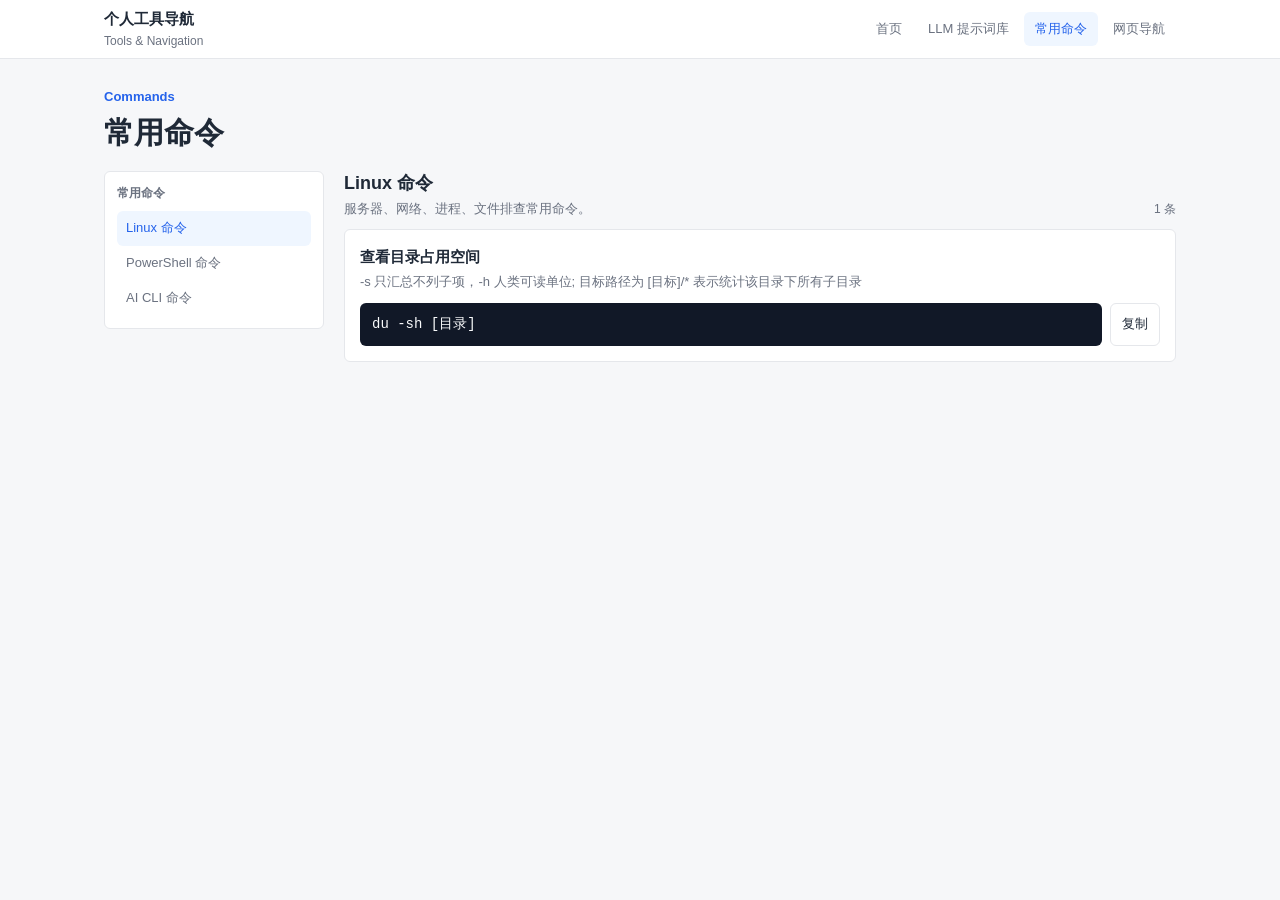
==== commands.html @ 716d3a5b "feat(commands): 新增常用命令页面，包含Linux、PowerShell和AI CLI命令的整理与导航；更新首页和导航以链接至新页面" ====
<!DOCTYPE html>
<html lang="zh-CN">
<head>
  <meta charset="UTF-8">
  <meta name="viewport" content="width=device-width, initial-scale=1.0">
  <title>常用命令 - 个人工具导航</title>
  <link rel="stylesheet" href="css/base.css">
  <link rel="stylesheet" href="css/layout.css">
  <link rel="stylesheet" href="css/components.css">
</head>
<body data-page="commands">
  <header class="app-header">
    <div class="app-header__inner">
      <a class="brand" href="index.html">
        <span class="brand__title">个人工具导航</span>
        <span class="brand__subtitle">Tools & Navigation</span>
      </a>
      <nav class="top-nav" aria-label="主导航">
        <a class="top-nav__link" href="index.html" data-nav-link>首页</a>
        <a class="top-nav__link" href="prompts.html" data-nav-link>LLM 提示词库</a>
        <a class="top-nav__link" href="commands.html" data-nav-link>常用命令</a>
        <a class="top-nav__link" href="nav.html" data-nav-link>网页导航</a>
      </nav>
    </div>
  </header>

  <main class="page">
    <section class="page-hero page-hero--compact">
      <p class="page-kicker">Commands</p>
      <h1 class="page-title">常用命令</h1>
    </section>

    <div class="tool-layout">
      <aside class="sidebar" aria-label="命令分组">
        <div class="sidebar__group">
          <p class="sidebar__title">常用命令</p>
          <a class="sidebar__link" href="#command-linux" data-sidebar-link>Linux 命令</a>
          <a class="sidebar__link" href="#command-powershell" data-sidebar-link>PowerShell 命令</a>
          <a class="sidebar__link" href="#command-ai-cli" data-sidebar-link>AI CLI 命令</a>
        </div>
      </aside>

      <div id="commands-root" class="content-stack"></div>
    </div>
  </main>

  <script src="js/app.js"></script>
  <script src="js/copy.js"></script>
  <script src="data/commands.js"></script>
  <script src="js/renderCommands.js"></script>
</body>
</html>
---- css/base.css ----
* {
  box-sizing: border-box;
}

html {
  min-height: 100%;
  scroll-behavior: smooth;
}

body {
  min-height: 100%;
  margin: 0;
  background: var(--bg);
  color: var(--text);
  font-family: -apple-system, BlinkMacSystemFont, "Segoe UI", "Microsoft YaHei", Roboto, sans-serif;
  font-size: 14px;
  line-height: 1.6;
}

:root {
  --bg: #f6f7f9;
  --surface: #ffffff;
  --surface-muted: #f9fafb;
  --surface-hover: #f3f6fb;
  --text: #1f2937;
  --text-muted: #6b7280;
  --text-subtle: #9ca3af;
  --border: #e5e7eb;
  --border-strong: #d1d5db;
  --accent: #2563eb;
  --accent-soft: #eff6ff;
  --ok: #16a34a;
  --err: #dc2626;
  --code-bg: #111827;
  --code-text: #f9fafb;
  --radius: 6px;
  --page-width: 1120px;
}

a {
  color: inherit;
  text-decoration: none;
}

button {
  font: inherit;
}

button {
  cursor: pointer;
}

code,
pre {
  font-family: ui-monospace, SFMono-Regular, Consolas, "Liberation Mono", "Courier New", monospace;
}

pre {
  margin: 0;
}
---- css/layout.css ----
.app-header {
  position: sticky;
  top: 0;
  z-index: 20;
  background: rgba(255, 255, 255, 0.96);
  border-bottom: 1px solid var(--border);
}

.app-header__inner {
  max-width: var(--page-width);
  min-height: 58px;
  margin: 0 auto;
  padding: 0 24px;
  display: flex;
  align-items: center;
  justify-content: space-between;
  gap: 24px;
}

.brand {
  display: flex;
  flex-direction: column;
  gap: 1px;
}

.brand__title {
  font-size: 15px;
  font-weight: 700;
  color: var(--text);
}

.brand__subtitle {
  font-size: 12px;
  color: var(--text-muted);
}

.top-nav {
  display: flex;
  align-items: center;
  gap: 4px;
}

.top-nav__link {
  padding: 7px 11px;
  border-radius: var(--radius);
  color: var(--text-muted);
  font-size: 13px;
}

.top-nav__link:hover,
.top-nav__link.is-active {
  color: var(--accent);
  background: var(--accent-soft);
}

.page {
  max-width: var(--page-width);
  margin: 0 auto;
  padding: 28px 24px 44px;
}

.page-hero {
  margin-bottom: 24px;
}

.page-hero--compact {
  margin-bottom: 20px;
}

.page-kicker {
  margin: 0 0 6px;
  color: var(--accent);
  font-size: 13px;
  font-weight: 700;
}

.page-title {
  margin: 0;
  font-size: 30px;
  line-height: 1.25;
  letter-spacing: 0;
}

.page-description {
  max-width: 680px;
  margin: 8px 0 0;
  color: var(--text-muted);
  font-size: 15px;
}

.home-grid {
  display: grid;
  grid-template-columns: repeat(3, minmax(0, 1fr));
  gap: 16px;
  margin-bottom: 28px;
}

.tool-layout {
  display: grid;
  grid-template-columns: 220px minmax(0, 1fr);
  gap: 20px;
  align-items: start;
}

.sidebar {
  position: sticky;
  top: 78px;
  background: var(--surface);
  border: 1px solid var(--border);
  border-radius: var(--radius);
  padding: 12px;
}

.sidebar__group + .sidebar__group {
  margin-top: 16px;
  padding-top: 14px;
  border-top: 1px solid var(--border);
}

.sidebar__title {
  margin: 0 0 8px;
  color: var(--text-muted);
  font-size: 12px;
  font-weight: 700;
}

.sidebar__link {
  display: block;
  width: 100%;
  padding: 7px 9px;
  border-radius: var(--radius);
  color: var(--text-muted);
  font-size: 13px;
}

.sidebar__link:hover,
.sidebar__link.is-active {
  color: var(--accent);
  background: var(--accent-soft);
}

.content-stack {
  display: flex;
  flex-direction: column;
  gap: 20px;
}

.section {
  scroll-margin-top: 78px;
}

.section + .section {
  margin-top: 26px;
}

.nav-section + .nav-section {
  margin-top: 30px;
}

.card-grid {
  display: grid;
  grid-template-columns: repeat(2, minmax(0, 1fr));
  gap: 12px;
}

@media (max-width: 860px) {
  .app-header__inner {
    padding: 0 16px;
    align-items: flex-start;
    flex-direction: column;
    gap: 8px;
    padding-top: 10px;
    padding-bottom: 10px;
  }

  .top-nav {
    width: 100%;
    overflow-x: auto;
  }

  .page {
    padding: 22px 16px 36px;
  }

  .page-title {
    font-size: 24px;
  }

  .home-grid,
  .card-grid {
    grid-template-columns: 1fr;
  }

  .tool-layout {
    grid-template-columns: 1fr;
  }

  .sidebar {
    position: static;
  }

  .sidebar__group {
    display: flex;
    flex-wrap: wrap;
    align-items: center;
    gap: 8px;
  }

  .sidebar__title {
    width: 100%;
    margin-bottom: 0;
  }

  .sidebar__link {
    width: auto;
    border: 1px solid var(--border);
  }
}
---- css/components.css ----
.entry-card,
.link-card,
.command-card,
.prompt-item {
  background: var(--surface);
  border: 1px solid var(--border);
  border-radius: var(--radius);
}

.entry-card {
  padding: 20px;
  display: flex;
  flex-direction: column;
  gap: 16px;
}

.entry-card__title {
  margin: 0;
  font-size: 20px;
  line-height: 1.3;
}

.entry-card__desc {
  margin: 0;
  color: var(--text-muted);
}

.entry-card__meta {
  display: flex;
  flex-wrap: wrap;
  gap: 8px;
}

.entry-card:hover,
.link-card:hover,
.command-card:hover {
  border-color: var(--border-strong);
}

.section-header {
  display: flex;
  align-items: flex-end;
  justify-content: space-between;
  gap: 16px;
  margin-bottom: 10px;
}

.section-header__title {
  margin: 0;
  font-size: 18px;
  line-height: 1.35;
}

.section-header__desc {
  margin: 3px 0 0;
  color: var(--text-muted);
  font-size: 13px;
}

.section-header__count {
  color: var(--text-muted);
  font-size: 12px;
  white-space: nowrap;
}

.link-card {
  padding: 16px;
  min-width: 0;
}

.link-card__main {
  display: block;
  min-width: 0;
}

.link-card__title {
  display: block;
  margin-bottom: 4px;
  font-size: 16px;
  font-weight: 700;
}

.link-card__desc {
  margin: 0 0 10px;
  color: var(--text-muted);
  font-size: 13px;
}

.link-card__url {
  display: block;
  max-width: 100%;
  color: var(--text-subtle);
  font-size: 12px;
  overflow: hidden;
  text-overflow: ellipsis;
  white-space: nowrap;
}

.link-card__actions {
  display: flex;
  align-items: center;
  gap: 8px;
  margin-top: 14px;
}

.command-card {
  padding: 15px;
}

.command-card + .command-card {
  margin-top: 10px;
}

.command-card__top {
  display: flex;
  align-items: flex-start;
  justify-content: space-between;
  gap: 12px;
  margin-bottom: 10px;
}

.command-card__title {
  margin: 0 0 3px;
  font-size: 15px;
}

.command-card__desc {
  margin: 0;
  color: var(--text-muted);
  font-size: 13px;
}

.code-row {
  display: flex;
  align-items: stretch;
  gap: 8px;
}

.code-row__content {
  flex: 1;
  min-width: 0;
  padding: 10px 12px;
  border-radius: var(--radius);
  background: var(--code-bg);
  color: var(--code-text);
  overflow-x: auto;
  white-space: pre;
}

.tag {
  display: inline-flex;
  align-items: center;
  min-height: 20px;
  padding: 1px 7px;
  border: 1px solid var(--border);
  border-radius: 999px;
  color: var(--text-muted);
  background: var(--surface-muted);
  font-size: 12px;
}

.btn {
  display: inline-flex;
  align-items: center;
  justify-content: center;
  min-height: 32px;
  padding: 5px 11px;
  border: 1px solid var(--border);
  border-radius: var(--radius);
  background: var(--surface);
  color: var(--text);
  font-size: 13px;
  line-height: 1.4;
}

.btn:hover {
  border-color: var(--accent);
  color: var(--accent);
}

.btn--primary {
  border-color: var(--accent);
  background: var(--accent);
  color: #ffffff;
}

.btn--primary:hover {
  background: #1d4ed8;
  color: #ffffff;
}

.btn.copied {
  border-color: var(--ok);
  color: var(--ok);
}

.btn.failed {
  border-color: var(--err);
  color: var(--err);
}

.prompt-item {
  overflow: hidden;
}

.prompt-item + .prompt-item {
  margin-top: 10px;
}

.prompt-item__header {
  width: 100%;
  display: flex;
  align-items: center;
  gap: 10px;
  border: 0;
  background: transparent;
  color: var(--text);
  text-align: left;
  padding: 12px 14px;
}

.prompt-item__header:hover {
  background: var(--surface-hover);
}

.prompt-item__title {
  flex: 1;
  min-width: 0;
  font-weight: 700;
}

.prompt-item__body {
  padding: 0 14px 14px;
}

.prompt-content-block + .prompt-content-block {
  margin-top: 14px;
}

.prompt-content-label {
  margin: 0 0 6px;
  color: var(--text-muted);
  font-size: 12px;
  font-weight: 700;
}

.prompt-content {
  max-height: 420px;
  padding: 13px;
  border: 1px solid var(--border);
  border-radius: var(--radius);
  background: var(--surface-muted);
  color: var(--text);
  overflow: auto;
  white-space: pre-wrap;
  word-break: break-word;
}

.prompt-actions {
  display: flex;
  justify-content: flex-end;
  margin-top: 8px;
}

.disclosure-icon {
  width: 14px;
  color: var(--text-muted);
  font-size: 11px;
  line-height: 1;
}

@media (max-width: 640px) {
  .section-header {
    align-items: flex-start;
    flex-direction: column;
    gap: 4px;
  }

  .command-card__top,
  .code-row {
    flex-direction: column;
  }

  .code-row__content {
    white-space: pre-wrap;
    word-break: break-word;
  }

  .link-card__actions {
    flex-wrap: wrap;
  }
}
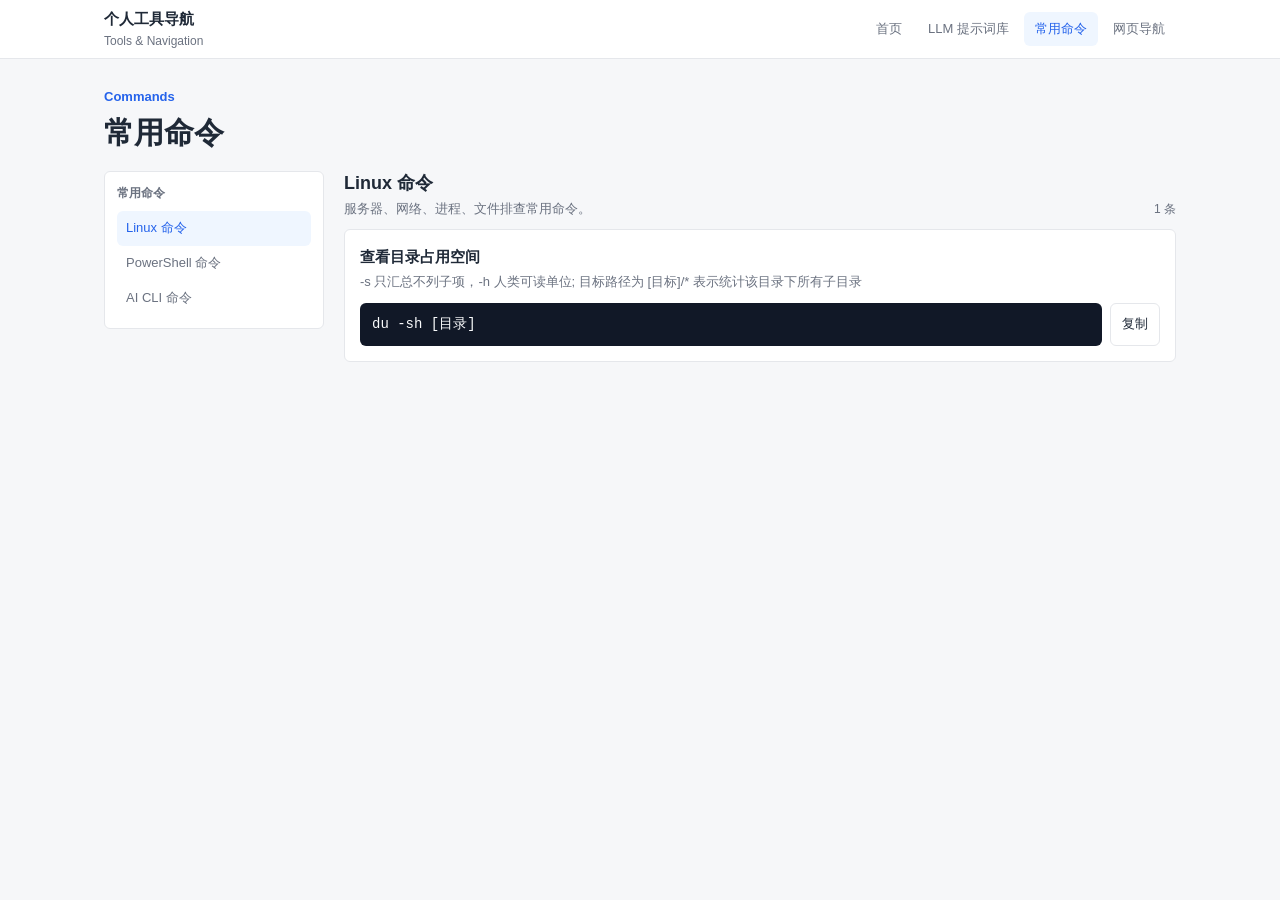
==== commit 9fa04382: "feat(favicon): 添加网站图标，更新各页面以链接至新图标文件" ====
--- a/commands.html
+++ b/commands.html
@@ -4,6 +4,7 @@
   <meta charset="UTF-8">
   <meta name="viewport" content="width=device-width, initial-scale=1.0">
   <title>常用命令 - 个人工具导航</title>
+  <link rel="icon" href="assets/icons/favicon.svg" type="image/svg+xml">
   <link rel="stylesheet" href="css/base.css">
   <link rel="stylesheet" href="css/layout.css">
   <link rel="stylesheet" href="css/components.css">
